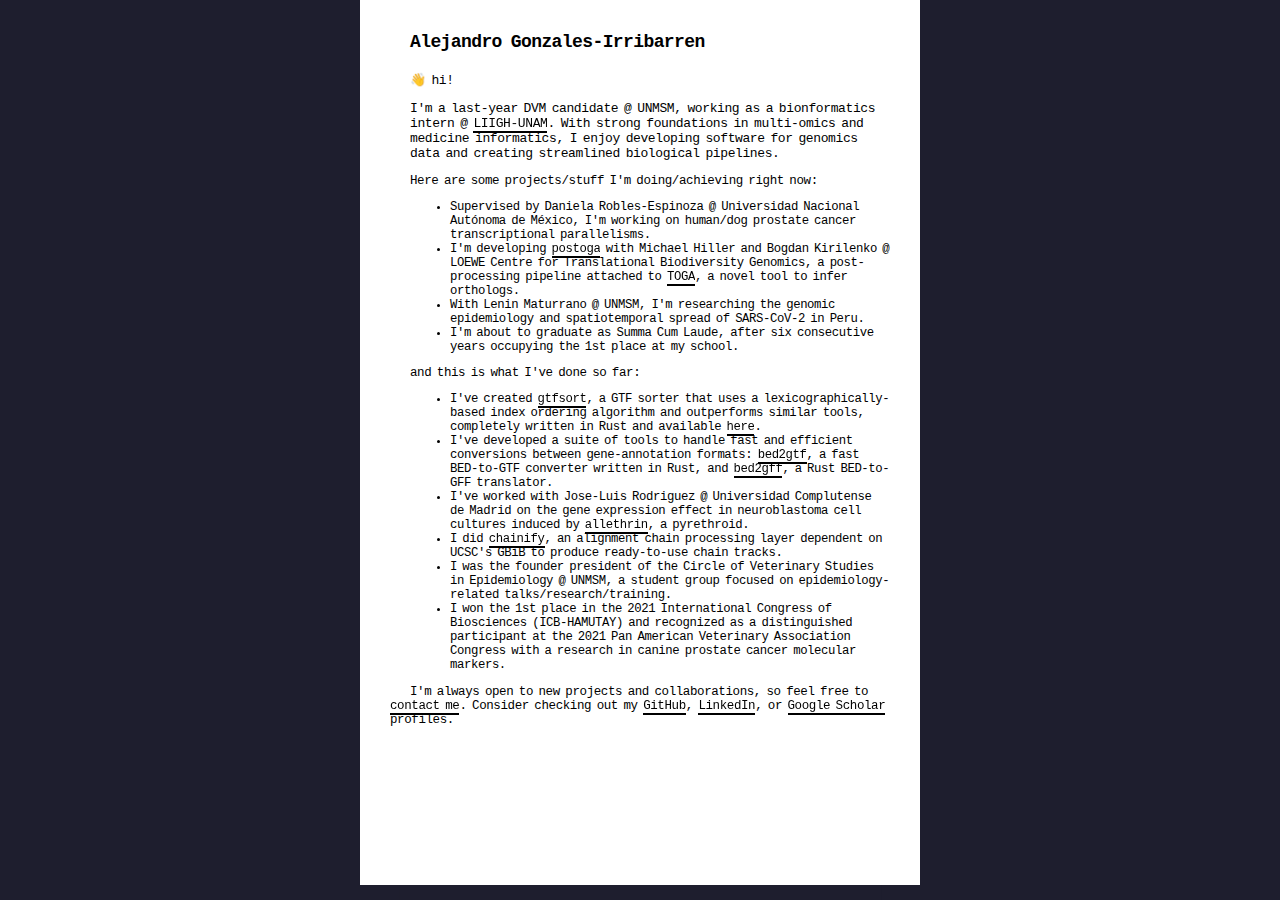
==== index.html @ e804883e "fix(): typos; references" ====
<html>
    <head>
        <!-- Google tag (gtag.js) -->
        <script async src="https://www.googletagmanager.com/gtag/js?id=G-PP6PQMS81G"></script>
        <script>
        window.dataLayer = window.dataLayer || [];
        function gtag(){dataLayer.push(arguments);}
        gtag('js', new Date());

        gtag('config', 'G-PP6PQMS81G');
        </script>

        <meta name = "viewport" content = "width = device-width, initial-scale = 1">
        <meta charset="utf-8" />
        <title>Alejandro Gonzales-Irribarren</title>
        <link rel="stylesheet" type = "text/css" href="code/style.css">
    </head>

    <body>
        <div class = "matrix">
            <canvas id="canvas"></canvas>
            <script src="code/script.js"></script>
        </div>

        <div class = "placeholder">
            <h1> </h1>
        </div>

        <div class = "container">
            <h1>Alejandro Gonzales-Irribarren</h1>

            <section id = "about"></section>
            <p>
                <br style="line-height: 0.5;">&#x1F44B; hi!
            </p>

            <p>
                I'm a last-year DVM candidate @ UNMSM, working as a bionformatics intern @ <a href="https://liigh.unam.mx/">LIIGH-UNAM</a>. With strong foundations in multi-omics and medicine informatics, I enjoy developing software for genomics data and creating streamlined biological pipelines.
            </p>

            <p1>
                Here are some projects/stuff I'm doing/achieving right now:
                <ul>
                    <li>Supervised by Daniela Robles-Espinoza @ Universidad Nacional Autónoma de México, I'm working on human/dog prostate cancer transcriptional parallelisms.</li>
                    <li>I'm developing <a href ="https://github.com/alejandrogzi/postoga">postoga</a> with Michael Hiller and Bogdan Kirilenko @ LOEWE Centre for Translational Biodiversity Genomics, a post-processing pipeline attached to <a href="https://github.com/hillerlab/TOGA">TOGA</a>, a novel tool to infer orthologs.</li>
                    <li>With Lenin Maturrano @ UNMSM, I'm researching the genomic epidemiology and spatiotemporal spread of SARS-CoV-2 in Peru. </li>
                    <li>I'm about to graduate as Summa Cum Laude, after six consecutive years occupying the 1st place at my school.</li>
                </ul>
            </p1>

            <p1>
                and this is what I've done so far:
                <ul>
                    <li>I've created <a href="https://github.com/alejandrogzi/gtfsort">gtfsort</a>, a GTF sorter that uses a lexicographically-based index ordering algorithm and outperforms similar tools, completely written in Rust and available <a  href="https://www.biorxiv.org/content/10.1101/2023.10.21.563454v1">here</a>. </li>
                    <li>I've developed a suite of tools to handle fast and efficient conversions between gene-annotation formats: <a href="https://github.com/alejandrogzi/bed2gtf">bed2gtf</a>, a fast BED-to-GTF converter written in Rust, and <a href="https://github.com/alejandrogzi/bed2gff">bed2gff</a>, a Rust BED-to-GFF translator. </li>
                    <li>I've worked with Jose-Luis Rodriguez @ Universidad Complutense de Madrid on the gene expression effect in neuroblastoma cell cultures induced by <a href="https://journals.sagepub.com/doi/abs/10.1177/07482337221089585">allethrin</a>, a pyrethroid.  </li>
                    <li>I did <a href="https://github.com/alejandrogzi/chainify">chainify</a>, an alignment chain processing layer dependent on UCSC's GBiB to produce ready-to-use chain tracks.</li>
                    <li>I was the founder president of the Circle of Veterinary Studies in Epidemiology @ UNMSM, a student group focused on epidemiology-related talks/research/training.</li>
                    <li>I won the 1st place in the 2021 International Congress of Biosciences (ICB-HAMUTAY) and recognized as a distinguished participant at the 2021 Pan American Veterinary Association Congress with a research in canine prostate cancer molecular markers.</li> 
                </ul>
            </p1>

            <section id = "contact"></section>
            <p1>
                I'm always open to new projects and collaborations, so feel free to <a href="mailto:jose.gonzalesdezavala1@unmsm.edu.pe">contact me</a>. Consider checking out my <a href="https://github.com/alejandrogzi">GitHub</a>, <a href="https://www.linkedin.com/in/alejandrogzi/">LinkedIn</a>, or <a href="https://scholar.google.com/citations?user=DvYdvlAAAAAJ&hl=en">Google Scholar</a> profiles.
            </p1>
        </div>

    </body>
</html>
---- code/style.css ----
.container {
    background-color: #ffffff;
    max-width: 500px;
    width: 70%;
    margin: auto;
    margin-top: 0;
    margin-bottom: 0;
    padding: 20px 30px 20px 30px;
    position: absolute;
    left: 50%;
    transform: translate(-50%);
    overflow-y: scroll;
    top: 0;
    bottom: 15px;
    scrollbar-width: thin;
}


.container h1 {
    margin-left: 20px;
    font-family: "Courier New", Courier, monospace;
    font-size: 18px;
    letter-spacing: -0.6px;
    word-spacing: -1.2px;
    color: #000000;
    font-weight: 600;
    text-decoration: rgb(68, 68, 68);
    font-style: normal;
    font-variant: normal;
    text-transform: none;
}

.container p {
    margin-left: 20px;
    font-family: "Courier New", Courier, monospace;
    font-size: 13px;
    letter-spacing: -0.4px;
    word-spacing: -1.6px;
    color: #000000;
    font-weight: 400;
    text-decoration: rgb(68, 68, 68);
    font-style: normal;
    font-variant: normal;
    text-transform: none;
}


.container p1 {
    margin-left: 20px;
    font-family: "Courier New", Courier, monospace;
    font-size: 12.5px;
    letter-spacing: -0.4px;
    word-spacing: -1.6px;
    color: #000000;
    font-weight: 400;
    text-decoration: rgb(68, 68, 68);
    font-style: normal;
    font-variant: normal;
    text-transform: none;
}

.container ul {
    margin-left: 20px;
    font-family: "Courier New", Courier, monospace;
    font-size: 12.3px;
    letter-spacing: -0.4px;
    word-spacing: -1.6px;
    color: #000000;
    font-weight: 400;
    text-decoration: rgb(68, 68, 68);
    font-style: normal;
    font-variant: normal;
    text-transform: none;
}

.placeholder {
    width: 34.5%;
    background-color: #1e1e2e;
    left: 50%;
    transform: translate(-50%);
    overflow: hidden;
    top: 0;
    bottom: 0;
    margin: 0;
    padding: 20px;
    position: fixed;
}

.matrix {
    position: fixed;
    left: 0px;
    right: 0px;
    top: 0px;
    bottom: 0px;
    overflow: hidenn;
    margin: 0;
    background-color: #1e1e2e;
    padding: 0;
}

.canvas {
    width: 100%; 
    height: 100%; 
    padding: 0; 
    margin: 0;
}

:root{
    --color-dark: black;
    --color-light: #ff5782;
}

a{
    font-size: 1em;
    border-style: solid;
    border-color: var(--color-dark);
    border-width: 0 0 2px 0;

    background-image: linear-gradient(45deg, var(--color-light) 4.99%, var(--color-dark) 5%);
    background-clip: text;
    -webkit-background-clip: text;
    -webkit-text-fill-color: transparent;
    -moz-background-clip: text;
    -moz-text-fill-color: transparent;
    background-size: 5%;
    background-repeat: repeat;
    transition: background-size 0.3s ease-in-out, border-color 0.3s ease-in-out;
}

a:link, a:visited{
    background-size: 5%;
    border-color: var(--color-dark);
}

a:hover, a:active{
    background-size: 4000%;
    border-color: var(--color-light);
}
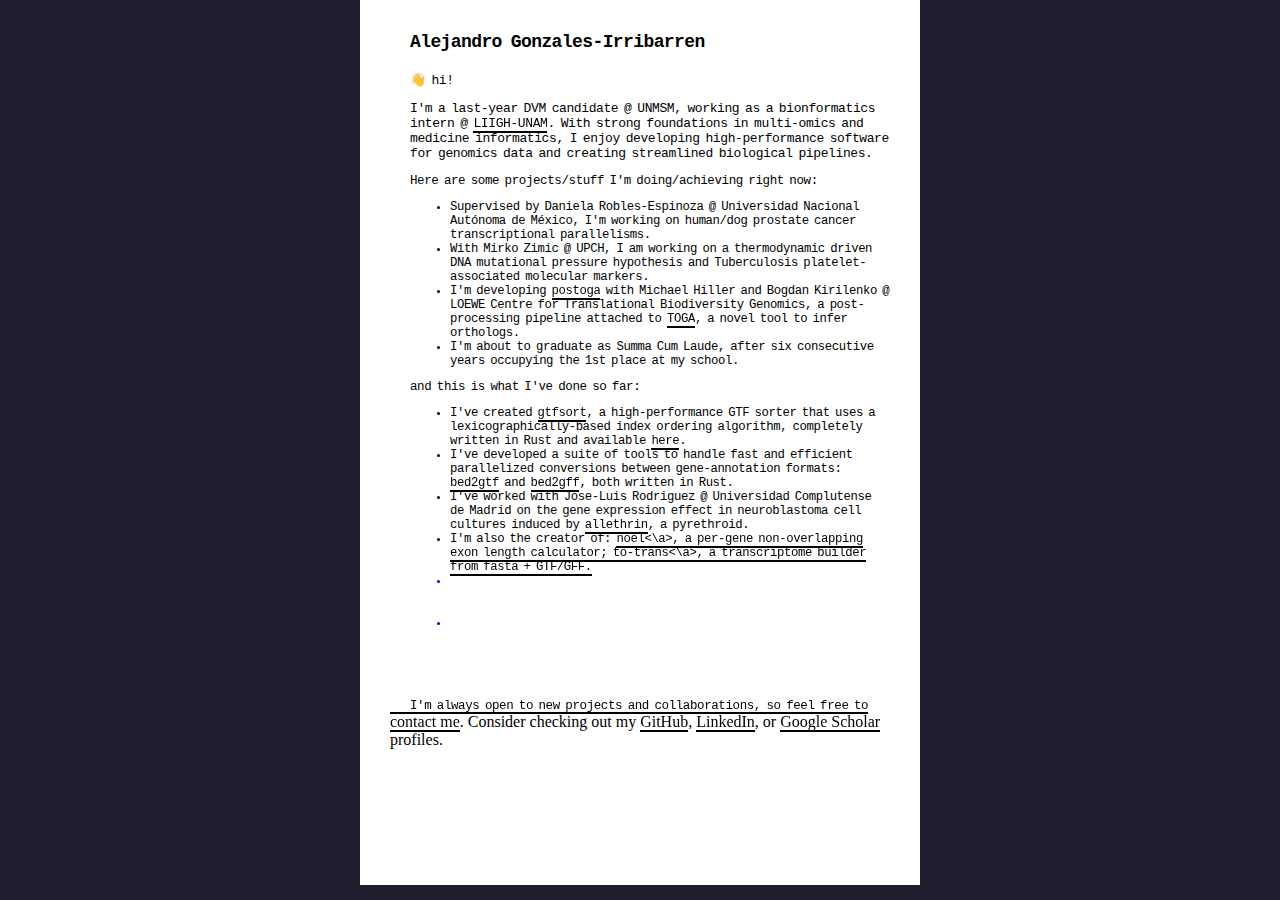
==== commit baeb1dab: "feat(): updated contents" ====
--- a/index.html
+++ b/index.html
@@ -35,15 +35,15 @@
             </p>
 
             <p>
-                I'm a last-year DVM candidate @ UNMSM, working as a bionformatics intern @ <a href="https://liigh.unam.mx/">LIIGH-UNAM</a>. With strong foundations in multi-omics and medicine informatics, I enjoy developing software for genomics data and creating streamlined biological pipelines.
+                I'm a last-year DVM candidate @ UNMSM, working as a bionformatics intern @ <a href="https://liigh.unam.mx/">LIIGH-UNAM</a>. With strong foundations in multi-omics and medicine informatics, I enjoy developing high-performance software for genomics data and creating streamlined biological pipelines.
             </p>
 
             <p1>
                 Here are some projects/stuff I'm doing/achieving right now:
                 <ul>
                     <li>Supervised by Daniela Robles-Espinoza @ Universidad Nacional Autónoma de México, I'm working on human/dog prostate cancer transcriptional parallelisms.</li>
+                    <li>With Mirko Zimic @ UPCH, I am working on a thermodynamic driven DNA mutational pressure hypothesis and Tuberculosis platelet-associated molecular markers. </li>
                     <li>I'm developing <a href ="https://github.com/alejandrogzi/postoga">postoga</a> with Michael Hiller and Bogdan Kirilenko @ LOEWE Centre for Translational Biodiversity Genomics, a post-processing pipeline attached to <a href="https://github.com/hillerlab/TOGA">TOGA</a>, a novel tool to infer orthologs.</li>
-                    <li>With Lenin Maturrano @ UNMSM, I'm researching the genomic epidemiology and spatiotemporal spread of SARS-CoV-2 in Peru. </li>
                     <li>I'm about to graduate as Summa Cum Laude, after six consecutive years occupying the 1st place at my school.</li>
                 </ul>
             </p1>
@@ -51,10 +51,10 @@
             <p1>
                 and this is what I've done so far:
                 <ul>
-                    <li>I've created <a href="https://github.com/alejandrogzi/gtfsort">gtfsort</a>, a GTF sorter that uses a lexicographically-based index ordering algorithm and outperforms similar tools, completely written in Rust and available <a  href="https://www.biorxiv.org/content/10.1101/2023.10.21.563454v1">here</a>. </li>
-                    <li>I've developed a suite of tools to handle fast and efficient conversions between gene-annotation formats: <a href="https://github.com/alejandrogzi/bed2gtf">bed2gtf</a>, a fast BED-to-GTF converter written in Rust, and <a href="https://github.com/alejandrogzi/bed2gff">bed2gff</a>, a Rust BED-to-GFF translator. </li>
+                    <li>I've created <a href="https://github.com/alejandrogzi/gtfsort">gtfsort</a>, a high-performance GTF sorter that uses a lexicographically-based index ordering algorithm, completely written in Rust and available <a  href="https://www.biorxiv.org/content/10.1101/2023.10.21.563454v1">here</a>. </li>
+                    <li>I've developed a suite of tools to handle fast and efficient parallelized conversions between gene-annotation formats: <a href="https://github.com/alejandrogzi/bed2gtf">bed2gtf</a> and <a href="https://github.com/alejandrogzi/bed2gff">bed2gff</a>, both written in Rust. </li>
                     <li>I've worked with Jose-Luis Rodriguez @ Universidad Complutense de Madrid on the gene expression effect in neuroblastoma cell cultures induced by <a href="https://journals.sagepub.com/doi/abs/10.1177/07482337221089585">allethrin</a>, a pyrethroid.  </li>
-                    <li>I did <a href="https://github.com/alejandrogzi/chainify">chainify</a>, an alignment chain processing layer dependent on UCSC's GBiB to produce ready-to-use chain tracks.</li>
+                    <li>I'm also the creator of: <a href="https://github.com/alejandrogzi/noel">noel<\a>, a per-gene non-overlapping exon length calculator; <a href="https://github.com/alejandrogzi/to-trans">to-trans<\a>, a transcriptome builder from fasta + GTF/GFF.</li>
                     <li>I was the founder president of the Circle of Veterinary Studies in Epidemiology @ UNMSM, a student group focused on epidemiology-related talks/research/training.</li>
                     <li>I won the 1st place in the 2021 International Congress of Biosciences (ICB-HAMUTAY) and recognized as a distinguished participant at the 2021 Pan American Veterinary Association Congress with a research in canine prostate cancer molecular markers.</li> 
                 </ul>
@@ -67,4 +67,4 @@
         </div>
 
     </body>
-</html>+</html>
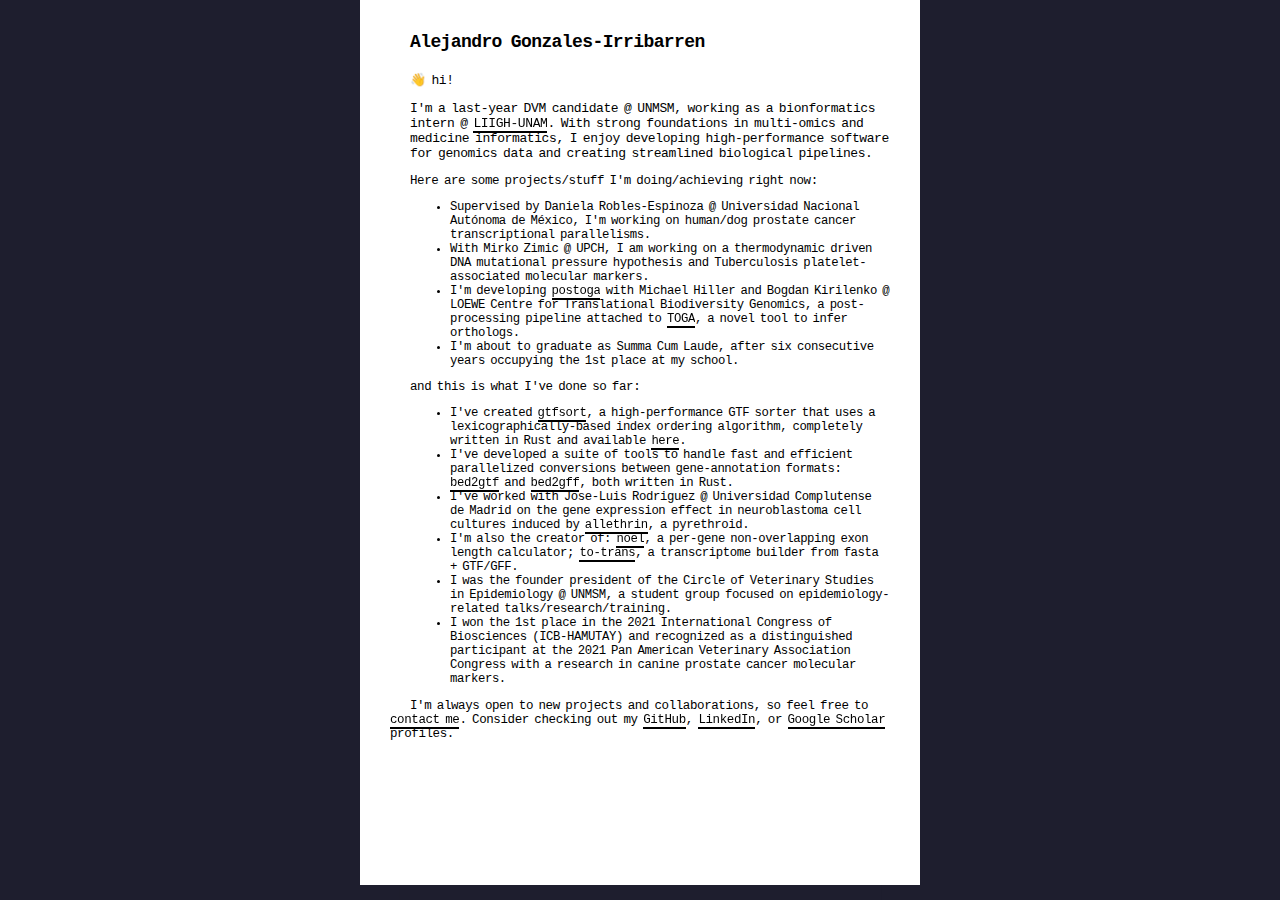
==== commit 67982842: "feat(): updated contents + typo" ====
--- a/index.html
+++ b/index.html
@@ -54,7 +54,7 @@
                     <li>I've created <a href="https://github.com/alejandrogzi/gtfsort">gtfsort</a>, a high-performance GTF sorter that uses a lexicographically-based index ordering algorithm, completely written in Rust and available <a  href="https://www.biorxiv.org/content/10.1101/2023.10.21.563454v1">here</a>. </li>
                     <li>I've developed a suite of tools to handle fast and efficient parallelized conversions between gene-annotation formats: <a href="https://github.com/alejandrogzi/bed2gtf">bed2gtf</a> and <a href="https://github.com/alejandrogzi/bed2gff">bed2gff</a>, both written in Rust. </li>
                     <li>I've worked with Jose-Luis Rodriguez @ Universidad Complutense de Madrid on the gene expression effect in neuroblastoma cell cultures induced by <a href="https://journals.sagepub.com/doi/abs/10.1177/07482337221089585">allethrin</a>, a pyrethroid.  </li>
-                    <li>I'm also the creator of: <a href="https://github.com/alejandrogzi/noel">noel<\a>, a per-gene non-overlapping exon length calculator; <a href="https://github.com/alejandrogzi/to-trans">to-trans<\a>, a transcriptome builder from fasta + GTF/GFF.</li>
+                    <li>I'm also the creator of: <a href="https://github.com/alejandrogzi/noel">noel</a>, a per-gene non-overlapping exon length calculator; <a href="https://github.com/alejandrogzi/to-trans">to-trans</a>, a transcriptome builder from fasta + GTF/GFF.</li>
                     <li>I was the founder president of the Circle of Veterinary Studies in Epidemiology @ UNMSM, a student group focused on epidemiology-related talks/research/training.</li>
                     <li>I won the 1st place in the 2021 International Congress of Biosciences (ICB-HAMUTAY) and recognized as a distinguished participant at the 2021 Pan American Veterinary Association Congress with a research in canine prostate cancer molecular markers.</li> 
                 </ul>
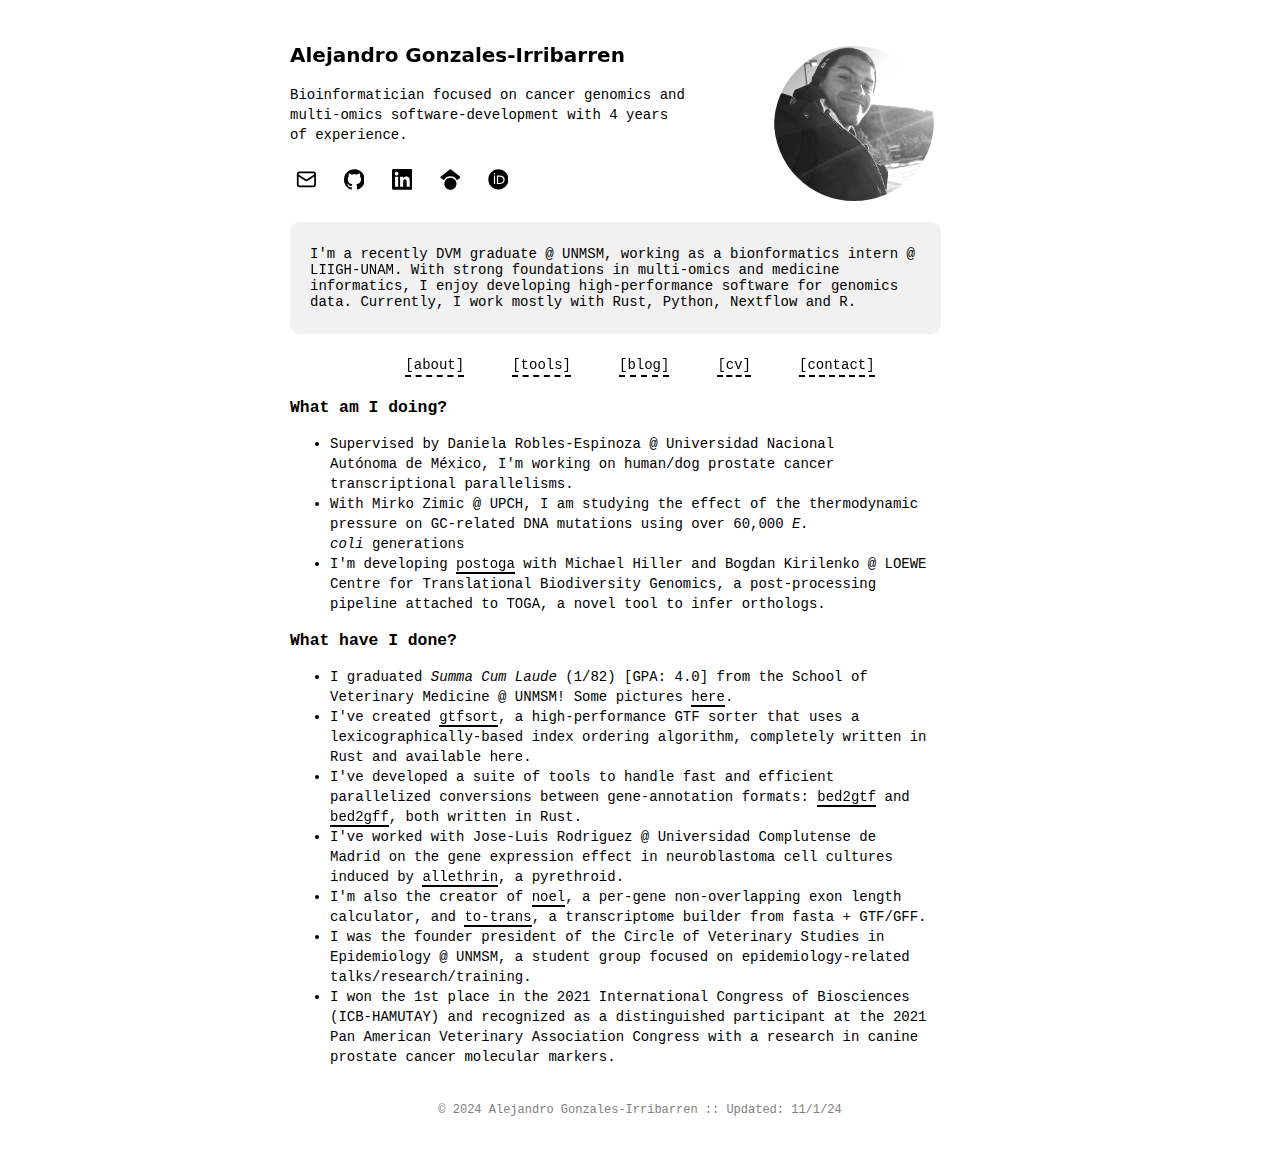
==== commit c55d9ea1: "feat: v.2024.1" ====
--- a/index.html
+++ b/index.html
@@ -17,54 +17,57 @@
     </head>
 
     <body>
-        <div class = "matrix">
-            <canvas id="canvas"></canvas>
-            <script src="code/script.js"></script>
+        <div class = "header">
+            <div class="header-text">
+                <h1><a href="https://alejandrogzi.github.io/">Alejandro Gonzales-Irribarren</a></h1>
+                <p>Bioinformatician focused on cancer genomics and multi-omics software-development with 4 years of experience.</p>
+                <div class="flex icon-space gap-x-1 pt-1 font-mono text-sm text-muted-foreground print:hidden">
+                    <a href="mailto:jose.gonzalesdezavala1@unmsm.edu.pe" class="icon"><svg xmlns="http://www.w3.org/2000/svg" width="20" height="20" viewBox="0 0 24 24" fill="none" stroke="currentColor" stroke-width="2" stroke-linecap="round" stroke-linejoin="round" class="lucide lucide-mail icon-size"><rect width="20" height="16" x="2" y="4" rx="2"></rect><path d="m22 7-8.97 5.7a1.94 1.94 0 0 1-2.06 0L2 7"></path></svg></a>
+                    <a href="https://github.com/alejandrogzi" class="icon"><svg viewBox="0 0 24 24" xmlns="http://www.w3.org/2000/svg" class="icon-size"><path fill="currentColor" d="M12 .297c-6.63 0-12 5.373-12 12 0 5.303 3.438 9.8 8.205 11.385.6.113.82-.258.82-.577 0-.285-.01-1.04-.015-2.04-3.338.724-4.042-1.61-4.042-1.61C4.422 18.07 3.633 17.7 3.633 17.7c-1.087-.744.084-.729.084-.729 1.205.084 1.838 1.236 1.838 1.236 1.07 1.835 2.809 1.305 3.495.998.108-.776.417-1.305.76-1.605-2.665-.3-5.466-1.332-5.466-5.93 0-1.31.465-2.38 1.235-3.22-.135-.303-.54-1.523.105-3.176 0 0 1.005-.322 3.3 1.23.96-.267 1.98-.399 3-.405 1.02.006 2.04.138 3 .405 2.28-1.552 3.285-1.23 3.285-1.23.645 1.653.24 2.873.12 3.176.765.84 1.23 1.91 1.23 3.22 0 4.61-2.805 5.625-5.475 5.92.42.36.81 1.096.81 2.22 0 1.606-.015 2.896-.015 3.286 0 .315.21.69.825.57C20.565 22.092 24 17.592 24 12.297c0-6.627-5.373-12-12-12"></path></svg></a>
+                    <a href="https://www.linkedin.com/in/alejandrogzi/" class="icon"><svg viewBox="0 0 24 24" xmlns="http://www.w3.org/2000/svg" class="icon-size"><title>LinkedIn</title><path fill="currentColor" d="M20.447 20.452h-3.554v-5.569c0-1.328-.027-3.037-1.852-3.037-1.853 0-2.136 1.445-2.136 2.939v5.667H9.351V9h3.414v1.561h.046c.477-.9 1.637-1.85 3.37-1.85 3.601 0 4.267 2.37 4.267 5.455v6.286zM5.337 7.433c-1.144 0-2.063-.926-2.063-2.065 0-1.138.92-2.063 2.063-2.063 1.14 0 2.064.925 2.064 2.063 0 1.139-.925 2.065-2.064 2.065zm1.782 13.019H3.555V9h3.564v11.452zM22.225 0H1.771C.792 0 0 .774 0 1.729v20.542C0 23.227.792 24 1.771 24h20.451C23.2 24 24 23.227 24 22.271V1.729C24 .774 23.2 0 22.222 0h.003z"></path></svg></a>
+                    <a href="https://scholar.google.com/citations?user=DvYdvlAAAAAJ&hl=es&oi=ao" class="icon"><svg xmlns="http://www.w3.org/2000/svg" height="24" width="24" viewBox="0 0 512 512" class="icon-size"><path fill="currentColor" d="M390.9 298.5c0 0 0 .1 .1 .1c9.2 19.4 14.4 41.1 14.4 64C405.3 445.1 338.5 512 256 512s-149.3-66.9-149.3-149.3c0-22.9 5.2-44.6 14.4-64h0c1.7-3.6 3.6-7.2 5.6-10.7c4.4-7.6 9.4-14.7 15-21.3c27.4-32.6 68.5-53.3 114.4-53.3c33.6 0 64.6 11.1 89.6 29.9c9.1 6.9 17.4 14.7 24.8 23.5c5.6 6.6 10.6 13.8 15 21.3c2 3.4 3.8 7 5.5 10.5zm26.4-18.8c-30.1-58.4-91-98.4-161.3-98.4s-131.2 40-161.3 98.4L0 202.7 256 0 512 202.7l-94.7 77.1z"/></svg></a>
+                    <a href="https://orcid.org/0000-0001-7010-8146" class="icon"><svg xmlns="http://www.w3.org/2000/svg" height="16" width="16" viewBox="0 0 512 512" class="icon-size"><path fill="currentColor" d="M294.8 188.2h-45.9V342h47.5c67.6 0 83.1-51.3 83.1-76.9 0-41.6-26.5-76.9-84.7-76.9zM256 8C119 8 8 119 8 256s111 248 248 248 248-111 248-248S393 8 256 8zm-80.8 360.8h-29.8v-207.5h29.8zm-14.9-231.1a19.6 19.6 0 1 1 19.6-19.6 19.6 19.6 0 0 1 -19.6 19.6zM300 369h-81V161.3h80.6c76.7 0 110.4 54.8 110.4 103.9C410 318.4 368.4 369 300 369z"/></svg></a>
+                </div>          
+            </div>
+            <span class="photo">
+                <img class="photo" alt="Alejandro Gonzales-Irribarren" src="./docs/IMG_5238.jpg">
+            </span>
         </div>
 
-        <div class = "placeholder">
-            <h1> </h1>
+        <div class = "box">
+            <p>I'm a recently DVM graduate @ UNMSM, working as a bionformatics intern @ <a href="https://liigh.unam.mx/">LIIGH-UNAM</a>. With strong foundations in multi-omics and medicine informatics, I enjoy developing high-performance software for genomics data. Currently, I work mostly with Rust, Python, Nextflow and R. </p>
         </div>
 
-        <div class = "container">
-            <h1>Alejandro Gonzales-Irribarren</h1>
+    <div class="mini-menu">
+        <a style = "border-style: dashed;" href="https://alejandrogzi.github.io/pages/about.html">[about]</a>
+        <a style = "border-style: dashed;" href = "https://alejandrogzi.github.io/pages/tools.html">[tools]</a>
+        <a style = "border-style: dashed;" href = "https://alejandrogzi.github.io/pages/blog.html">[blog]</a>
+        <a style = "border-style: dashed;" href = "/docs/cv.pdf">[cv]</a>
+        <a style = "border-style: dashed;" href="mailto:jose.gonzalesdezavala1@unmsm.edu.pe">[contact]</a>
+    </div>
 
-            <section id = "about"></section>
-            <p>
-                <br style="line-height: 0.5;">&#x1F44B; hi!
-            </p>
+    <div class="normal-text">
+        <h3>What am I doing?</h3>
+        <ul>
+            <li>Supervised by Daniela Robles-Espinoza @ Universidad Nacional Autónoma de México, I'm working on human/dog prostate cancer transcriptional parallelisms.</li>
+            <li>With Mirko Zimic @ UPCH, I am studying the effect of the thermodynamic pressure on GC-related DNA mutations using over 60,000 <i>E. coli</i> generations </li>
+            <li>I'm developing <a style = "border-style: solid;" href ="https://github.com/alejandrogzi/postoga">postoga</a> with Michael Hiller and Bogdan Kirilenko @ LOEWE Centre for Translational Biodiversity Genomics, a post-processing pipeline attached to <a href="https://github.com/hillerlab/TOGA">TOGA</a>, a novel tool to infer orthologs.</li>
+        </ul>
 
-            <p>
-                I'm a last-year DVM candidate @ UNMSM, working as a bionformatics intern @ <a href="https://liigh.unam.mx/">LIIGH-UNAM</a>. With strong foundations in multi-omics and medicine informatics, I enjoy developing high-performance software for genomics data and creating streamlined biological pipelines.
-            </p>
+        <h3>What have I done?</h3>
+        <ul>
+            <li>I graduated <i>Summa Cum Laude</i> (1/82) [GPA: 4.0] from the School of Veterinary Medicine @ UNMSM! Some pictures <a style = "border-style: solid;" href ="https://www.linkedin.com/feed/update/urn:li:activity:7143823419720028160/">here</a>. </li>
+            <li>I've created <a style = "border-style: solid;" href="https://github.com/alejandrogzi/gtfsort">gtfsort</a>, a high-performance GTF sorter that uses a lexicographically-based index ordering algorithm, completely written in Rust and available <a  href="https://www.biorxiv.org/content/10.1101/2023.10.21.563454v1">here</a>. </li>
+            <li>I've developed a suite of tools to handle fast and efficient parallelized conversions between gene-annotation formats: <a style = "border-style: solid;" href="https://github.com/alejandrogzi/bed2gtf">bed2gtf</a> and <a style = "border-style: solid;" href="https://github.com/alejandrogzi/bed2gff">bed2gff</a>, both written in Rust. </li>
+            <li>I've worked with Jose-Luis Rodriguez @ Universidad Complutense de Madrid on the gene expression effect in neuroblastoma cell cultures induced by <a style = "border-style: solid;" href="https://journals.sagepub.com/doi/abs/10.1177/07482337221089585">allethrin</a>, a pyrethroid.  </li>
+            <li>I'm also the creator of <a style = "border-style: solid;" href="https://github.com/alejandrogzi/noel">noel</a>, a per-gene non-overlapping exon length calculator, and <a style = "border-style: solid;" href="https://github.com/alejandrogzi/to-trans">to-trans</a>, a transcriptome builder from fasta + GTF/GFF.</li>
+            <li>I was the founder president of the Circle of Veterinary Studies in Epidemiology @ UNMSM, a student group focused on epidemiology-related talks/research/training.</li>
+            <li>I won the 1st place in the 2021 International Congress of Biosciences (ICB-HAMUTAY) and recognized as a distinguished participant at the 2021 Pan American Veterinary Association Congress with a research in canine prostate cancer molecular markers.</li> 
+        </ul>
+    </div>
 
-            <p1>
-                Here are some projects/stuff I'm doing/achieving right now:
-                <ul>
-                    <li>Supervised by Daniela Robles-Espinoza @ Universidad Nacional Autónoma de México, I'm working on human/dog prostate cancer transcriptional parallelisms.</li>
-                    <li>With Mirko Zimic @ UPCH, I am working on a thermodynamic driven DNA mutational pressure hypothesis and Tuberculosis platelet-associated molecular markers. </li>
-                    <li>I'm developing <a href ="https://github.com/alejandrogzi/postoga">postoga</a> with Michael Hiller and Bogdan Kirilenko @ LOEWE Centre for Translational Biodiversity Genomics, a post-processing pipeline attached to <a href="https://github.com/hillerlab/TOGA">TOGA</a>, a novel tool to infer orthologs.</li>
-                    <li>I'm about to graduate as Summa Cum Laude, after six consecutive years occupying the 1st place at my school.</li>
-                </ul>
-            </p1>
-
-            <p1>
-                and this is what I've done so far:
-                <ul>
-                    <li>I've created <a href="https://github.com/alejandrogzi/gtfsort">gtfsort</a>, a high-performance GTF sorter that uses a lexicographically-based index ordering algorithm, completely written in Rust and available <a  href="https://www.biorxiv.org/content/10.1101/2023.10.21.563454v1">here</a>. </li>
-                    <li>I've developed a suite of tools to handle fast and efficient parallelized conversions between gene-annotation formats: <a href="https://github.com/alejandrogzi/bed2gtf">bed2gtf</a> and <a href="https://github.com/alejandrogzi/bed2gff">bed2gff</a>, both written in Rust. </li>
-                    <li>I've worked with Jose-Luis Rodriguez @ Universidad Complutense de Madrid on the gene expression effect in neuroblastoma cell cultures induced by <a href="https://journals.sagepub.com/doi/abs/10.1177/07482337221089585">allethrin</a>, a pyrethroid.  </li>
-                    <li>I'm also the creator of: <a href="https://github.com/alejandrogzi/noel">noel</a>, a per-gene non-overlapping exon length calculator; <a href="https://github.com/alejandrogzi/to-trans">to-trans</a>, a transcriptome builder from fasta + GTF/GFF.</li>
-                    <li>I was the founder president of the Circle of Veterinary Studies in Epidemiology @ UNMSM, a student group focused on epidemiology-related talks/research/training.</li>
-                    <li>I won the 1st place in the 2021 International Congress of Biosciences (ICB-HAMUTAY) and recognized as a distinguished participant at the 2021 Pan American Veterinary Association Congress with a research in canine prostate cancer molecular markers.</li> 
-                </ul>
-            </p1>
-
-            <section id = "contact"></section>
-            <p1>
-                I'm always open to new projects and collaborations, so feel free to <a href="mailto:jose.gonzalesdezavala1@unmsm.edu.pe">contact me</a>. Consider checking out my <a href="https://github.com/alejandrogzi">GitHub</a>, <a href="https://www.linkedin.com/in/alejandrogzi/">LinkedIn</a>, or <a href="https://scholar.google.com/citations?user=DvYdvlAAAAAJ&hl=en">Google Scholar</a> profiles.
-            </p1>
-        </div>
-
+    <div class="footer">
+        <p>© 2024 Alejandro Gonzales-Irribarren :: Updated: 11/1/24</p>
+    </div>
     </body>
 </html>
--- a/code/style.css
+++ b/code/style.css
@@ -1,118 +1,147 @@
-.container {
+body{
     background-color: #ffffff;
-    max-width: 500px;
-    width: 70%;
+    padding: 20px 30px 20px 30px;
+    max-width: 700px;
     margin: auto;
-    margin-top: 0;
-    margin-bottom: 0;
-    padding: 20px 30px 20px 30px;
-    position: absolute;
-    left: 50%;
-    transform: translate(-50%);
-    overflow-y: scroll;
-    top: 0;
-    bottom: 15px;
-    scrollbar-width: thin;
+}
+
+.photo {
+    border-radius: 50%;
+    display: flex;
+    position: relative;
+    overflow: hidden;
+    width: 10rem;
+    height: 10rem;
+    flex-shrink: 0;
+    margin-top: 3%;
+    margin-right: 8%;
+}
+
+.header {
+    display: flex;
+    align-items: center;
+    justify-content: space-between;
+}
+
+.header-text {
+    flex: 1 1 0%;
+}
+
+.header h1 {
+    font-size: 1.25rem;
+    line-height: 2rem;
+    font-weight: 700;
+    font-family:system-ui, -apple-system, BlinkMacSystemFont, 'Segoe UI', Roboto, Oxygen, Ubuntu, Cantarell, 'Open Sans', 'Helvetica Neue', sans-serif
+}
+
+.header p {
+    text-wrap: pretty;
+    font-family: ui-monospace,SFMono-Regular,Menlo,Monaco,Consolas,Liberation Mono,Courier New,monospace;
+    color: hsl(var(--muted-foreground));
+    font-size: .875rem;
+    line-height: 1.25rem;
+    max-width: 25rem;
+}
+
+.box {
+    background-color: rgb(228, 228, 228, 0.5);
+    padding : 10px;
+    border-radius: 10px;
+    margin-top: 3%;
+    margin-bottom: 3%;
+    margin-right: 7%;
+    padding-left: 20px;
+    padding-right: 20px;
+    text-wrap: pretty;
+    font-family: ui-monospace,SFMono-Regular,Menlo,Monaco,Consolas,Liberation Mono,Courier New,monospace;
+    color: hsl(var(--muted-foreground));
+    font-size: .875rem;
+    line-height: 1rem;
+    justify-content: space-between;
+
 }
 
 
-.container h1 {
-    margin-left: 20px;
-    font-family: "Courier New", Courier, monospace;
-    font-size: 18px;
-    letter-spacing: -0.6px;
-    word-spacing: -1.2px;
-    color: #000000;
-    font-weight: 600;
-    text-decoration: rgb(68, 68, 68);
-    font-style: normal;
-    font-variant: normal;
-    text-transform: none;
-}
-
-.container p {
-    margin-left: 20px;
-    font-family: "Courier New", Courier, monospace;
-    font-size: 13px;
-    letter-spacing: -0.4px;
-    word-spacing: -1.6px;
-    color: #000000;
-    font-weight: 400;
-    text-decoration: rgb(68, 68, 68);
-    font-style: normal;
-    font-variant: normal;
-    text-transform: none;
+.icon {
+    transition-property: color,background-color,border-color,text-decoration-color,fill,stroke;
+    transition-timing-function: cubic-bezier(.4,0,.2,1);
+    transition-duration: .15s;
+    --tw-ring-offset-color: hsl(var(--background));
+    font-weight: 500;
+    font-size: .875rem;
+    line-height: 1.25rem;
+    background-color: hsl(var(--background));
+    border-color: hsl(var(--input));
+    border-width: 1px;
+    border-radius: calc(var(--radius) - 2px);
+    white-space: nowrap;
+    justify-content: center;
+    align-items: center;
+    width: 2rem;
+    height: 2rem;
+    display: inline-flex;
+    color: inherit;
+    text-decoration: inherit;
 }
 
 
-.container p1 {
-    margin-left: 20px;
-    font-family: "Courier New", Courier, monospace;
-    font-size: 12.5px;
-    letter-spacing: -0.4px;
-    word-spacing: -1.6px;
-    color: #000000;
-    font-weight: 400;
-    text-decoration: rgb(68, 68, 68);
-    font-style: normal;
-    font-variant: normal;
-    text-transform: none;
+.icon-size {
+    width: 1.3rem;
+    height: 1.3rem;
 }
 
-.container ul {
-    margin-left: 20px;
-    font-family: "Courier New", Courier, monospace;
-    font-size: 12.3px;
-    letter-spacing: -0.4px;
-    word-spacing: -1.6px;
-    color: #000000;
-    font-weight: 400;
-    text-decoration: rgb(68, 68, 68);
-    font-style: normal;
-    font-variant: normal;
-    text-transform: none;
+.icon-space {
+    --tw-space-y-reverse: 0;
+    margin-top: calc(0.1rem * calc(1 - var(--tw-space-y-reverse)));
+    margin-bottom: calc(0.375rem * var(--tw-space-y-reverse));
+    margin-left: calc(0.5rem * var(--tw-space-y-reverse));
 }
 
-.placeholder {
-    width: 34.5%;
-    background-color: #1e1e2e;
-    left: 50%;
-    transform: translate(-50%);
-    overflow: hidden;
-    top: 0;
-    bottom: 0;
-    margin: 0;
-    padding: 20px;
-    position: fixed;
+.text-muted-foreground {
+    color: hsl(var(--muted-foreground));
+}
+.text-sm {
+    font-size: .875rem;
+    line-height: 1.25rem;
+}
+.font-mono {
+    font-family: ui-monospace,SFMono-Regular,Menlo,Monaco,Consolas,Liberation Mono,Courier New,monospace;
+}
+.pt-1 {
+    padding-top: 0.25rem;
+}
+.gap-x-1 {
+    -moz-column-gap: .25rem;
+    column-gap: 1rem;
+}
+.flex {
+    display: flex;
 }
 
-.matrix {
-    position: fixed;
-    left: 0px;
-    right: 0px;
-    top: 0px;
-    bottom: 0px;
-    overflow: hidenn;
-    margin: 0;
-    background-color: #1e1e2e;
-    padding: 0;
+.mini-menu {
+    align-items: center;
+    justify-content: center;
+    display: flex;
+    font-size: .875rem;
+    line-height: 1.25rem;
+    font-family: ui-monospace,SFMono-Regular,Menlo,Monaco,Consolas,Liberation Mono,Courier New,monospace;
+    column-gap: 3rem;
+    margin-top: 1%;
+    margin-bottom: 3%;
 }
 
-.canvas {
-    width: 100%; 
-    height: 100%; 
-    padding: 0; 
-    margin: 0;
-}
-
-:root{
-    --color-dark: black;
-    --color-light: #ff5782;
+.normal-text {
+    text-wrap: pretty;
+    font-family: ui-monospace,SFMono-Regular,Menlo,Monaco,Consolas,Liberation Mono,Courier New,monospace;
+    color: hsl(var(--muted-foreground));
+    font-size: .875rem;
+    line-height: 1.25rem;
+    max-width: 40rem;
 }
 
 a{
     font-size: 1em;
-    border-style: solid;
+    /* border-style: solid; */
     border-color: var(--color-dark);
     border-width: 0 0 2px 0;
 
@@ -135,4 +164,22 @@
 a:hover, a:active{
     background-size: 4000%;
     border-color: var(--color-light);
+}
+
+:root{
+    --color-dark: black;
+    --color-light: #ff5782;
+}
+
+.footer {
+    font-family: ui-monospace,SFMono-Regular,Menlo,Monaco,Consolas,Liberation Mono,Courier New,monospace;
+    display: flex;
+    align-items: center;
+    justify-content: space-between;
+    margin-top: 3%;
+    font-size: .750rem;
+    line-height: 1.25rem;
+    color: gray;
+    align-items: center;
+    justify-content: center;
 }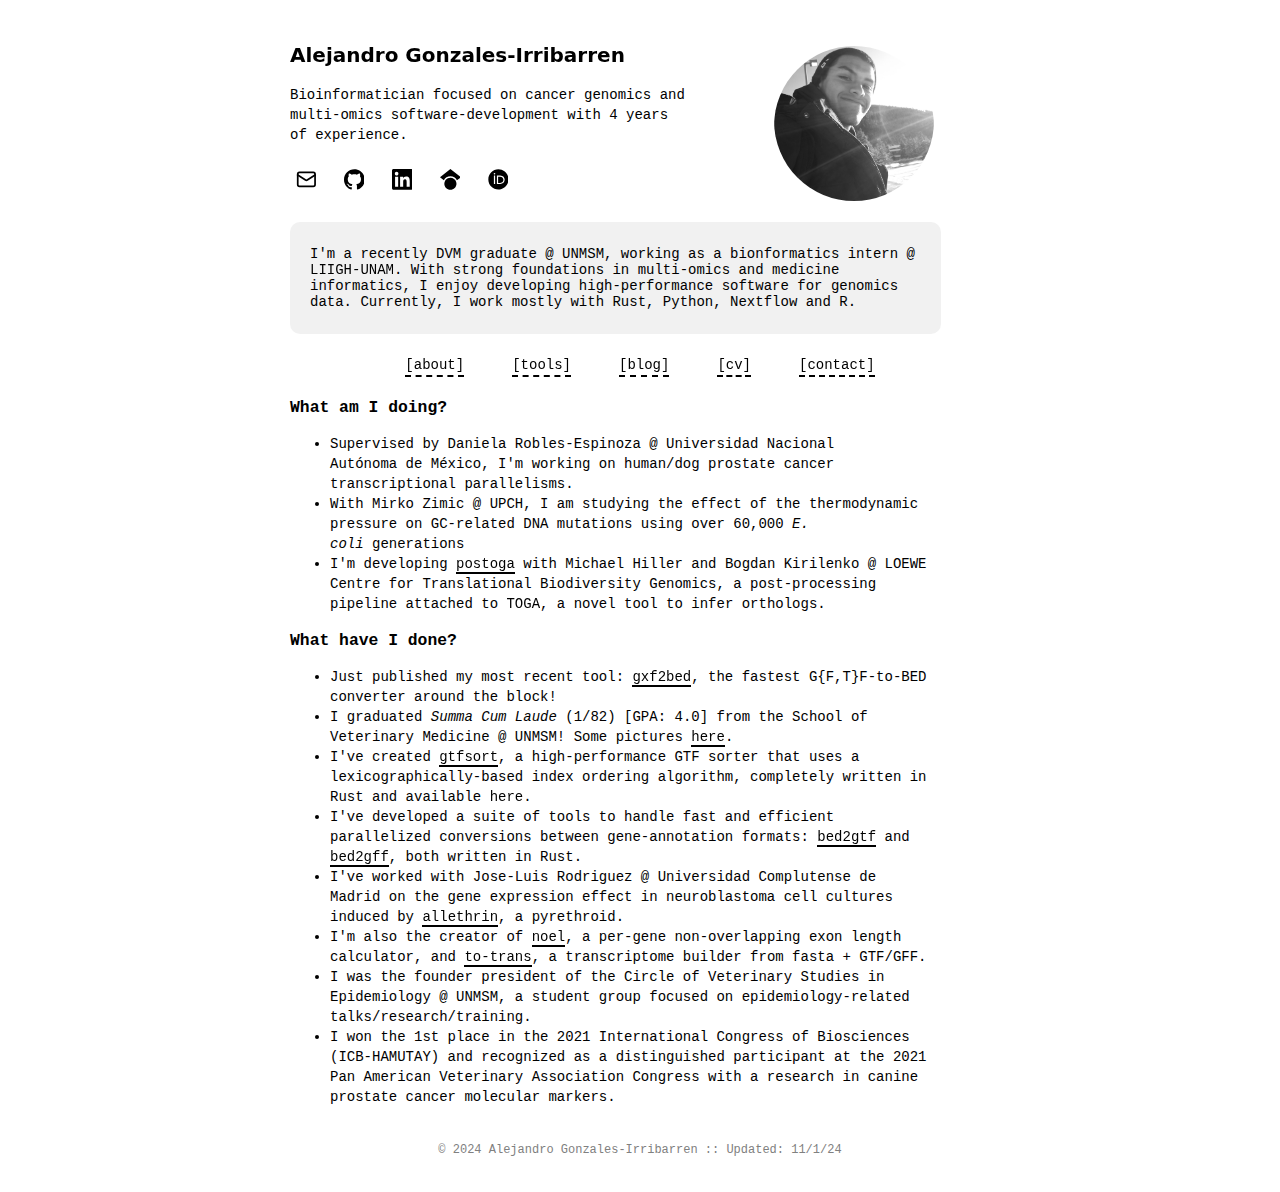
==== commit 274b26a8: "feat: gxf2bed" ====
--- a/index.html
+++ b/index.html
@@ -56,6 +56,7 @@
 
         <h3>What have I done?</h3>
         <ul>
+            <li>Just published my most recent tool: <a style = "border-style: solid;" href="https://github.com/alejandrogzi/gxf2bed">gxf2bed</a>, the fastest G{F,T}F-to-BED converter around the block!</li>
             <li>I graduated <i>Summa Cum Laude</i> (1/82) [GPA: 4.0] from the School of Veterinary Medicine @ UNMSM! Some pictures <a style = "border-style: solid;" href ="https://www.linkedin.com/feed/update/urn:li:activity:7143823419720028160/">here</a>. </li>
             <li>I've created <a style = "border-style: solid;" href="https://github.com/alejandrogzi/gtfsort">gtfsort</a>, a high-performance GTF sorter that uses a lexicographically-based index ordering algorithm, completely written in Rust and available <a  href="https://www.biorxiv.org/content/10.1101/2023.10.21.563454v1">here</a>. </li>
             <li>I've developed a suite of tools to handle fast and efficient parallelized conversions between gene-annotation formats: <a style = "border-style: solid;" href="https://github.com/alejandrogzi/bed2gtf">bed2gtf</a> and <a style = "border-style: solid;" href="https://github.com/alejandrogzi/bed2gff">bed2gff</a>, both written in Rust. </li>
--- a/code/style.css
+++ b/code/style.css
@@ -59,6 +59,25 @@
     line-height: 1rem;
     justify-content: space-between;
 
+}
+
+
+.neg-box {
+    background-color: rgba(255, 255, 255, 0.5);
+    padding : 10px;
+    border-radius: 10px;
+    margin-top: 3%;
+    margin-bottom: 3%;
+    margin-right: 7%;
+    padding-left: 20px;
+    padding-right: 20px;
+    text-align: right;
+    text-wrap: pretty;
+    font-family: ui-monospace,SFMono-Regular,Menlo,Monaco,Consolas,Liberation Mono,Courier New,monospace;
+    color: hsl(var(--muted-foreground));
+    font-size: .875rem;
+    line-height: 1rem;
+    justify-content: space-between;
 }
 
 
@@ -118,6 +137,16 @@
     display: flex;
 }
 
+.bold {
+    font-weight: 700;
+}
+
+.justify {
+    display: inline-block;
+    text-align: justify;
+    text-justify: inter-word;
+}
+
 .mini-menu {
     align-items: center;
     justify-content: center;
@@ -137,6 +166,16 @@
     font-size: .875rem;
     line-height: 1.25rem;
     max-width: 40rem;
+}
+
+.normal-text-mini-header {
+    text-wrap: pretty;
+    font-family: ui-monospace,SFMono-Regular,Menlo,Monaco,Consolas,Liberation Mono,Courier New,monospace;
+    color: hsl(var(--muted-foreground));
+    font-size: 1.05rem;
+    line-height: 1.25rem;
+    max-width: 40rem;
+    text-align: center;
 }
 
 a{
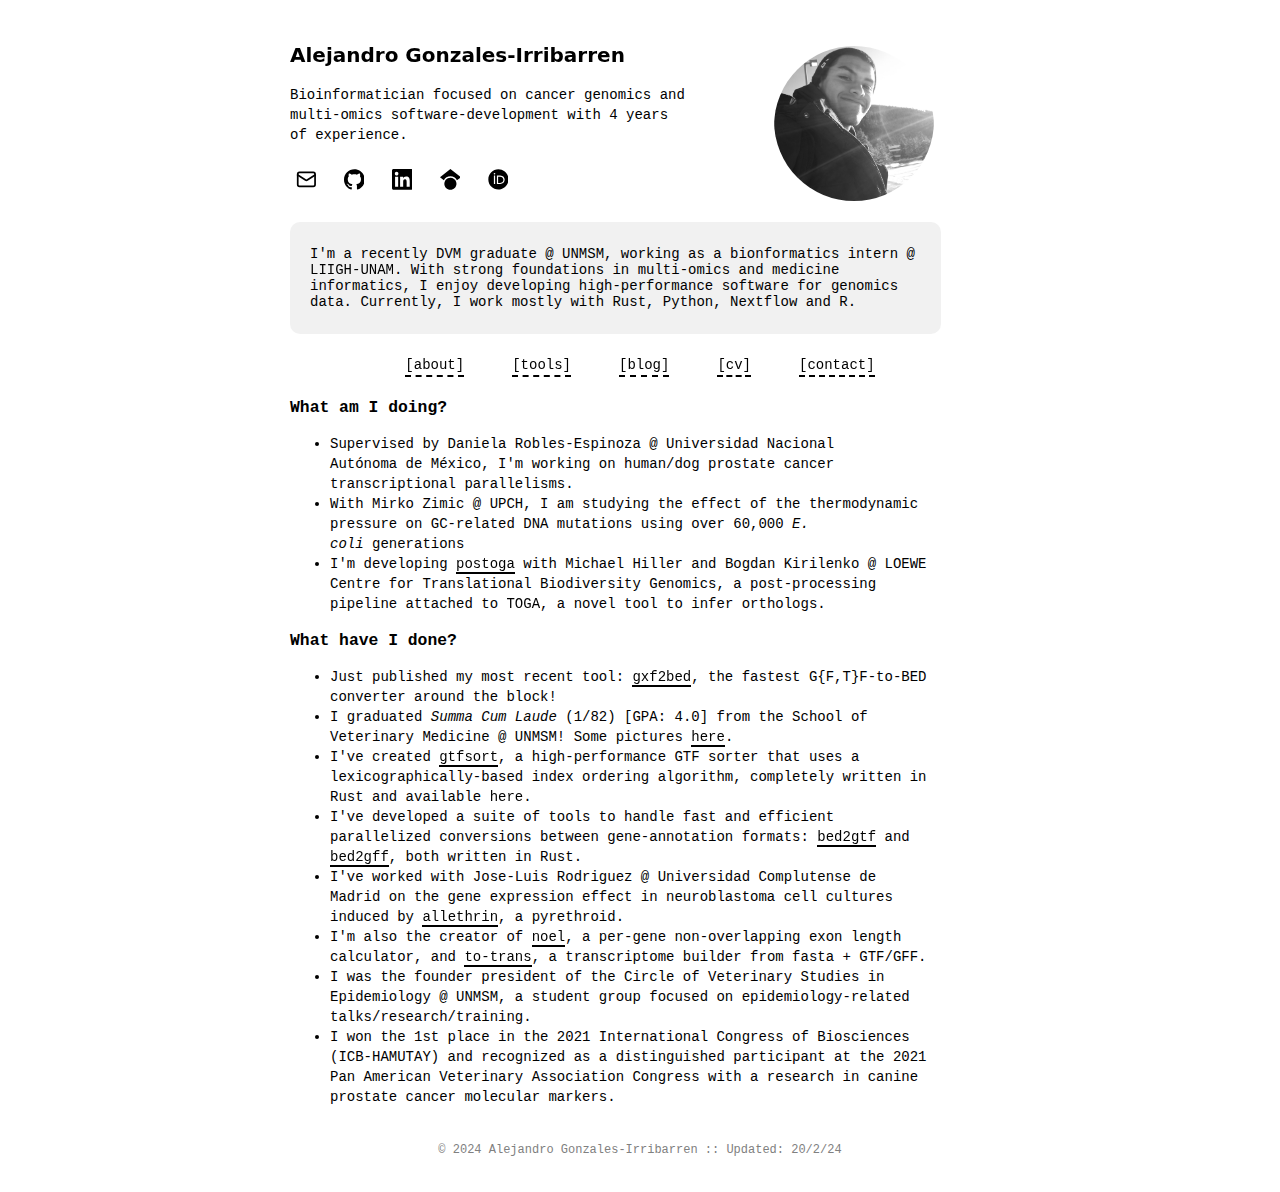
==== commit 9f9c4618: "feat: new email contact" ====
--- a/index.html
+++ b/index.html
@@ -22,7 +22,7 @@
                 <h1><a href="https://alejandrogzi.github.io/">Alejandro Gonzales-Irribarren</a></h1>
                 <p>Bioinformatician focused on cancer genomics and multi-omics software-development with 4 years of experience.</p>
                 <div class="flex icon-space gap-x-1 pt-1 font-mono text-sm text-muted-foreground print:hidden">
-                    <a href="mailto:jose.gonzalesdezavala1@unmsm.edu.pe" class="icon"><svg xmlns="http://www.w3.org/2000/svg" width="20" height="20" viewBox="0 0 24 24" fill="none" stroke="currentColor" stroke-width="2" stroke-linecap="round" stroke-linejoin="round" class="lucide lucide-mail icon-size"><rect width="20" height="16" x="2" y="4" rx="2"></rect><path d="m22 7-8.97 5.7a1.94 1.94 0 0 1-2.06 0L2 7"></path></svg></a>
+                    <a href="mailto:alejandrxgzi@gmail.com" class="icon"><svg xmlns="http://www.w3.org/2000/svg" width="20" height="20" viewBox="0 0 24 24" fill="none" stroke="currentColor" stroke-width="2" stroke-linecap="round" stroke-linejoin="round" class="lucide lucide-mail icon-size"><rect width="20" height="16" x="2" y="4" rx="2"></rect><path d="m22 7-8.97 5.7a1.94 1.94 0 0 1-2.06 0L2 7"></path></svg></a>
                     <a href="https://github.com/alejandrogzi" class="icon"><svg viewBox="0 0 24 24" xmlns="http://www.w3.org/2000/svg" class="icon-size"><path fill="currentColor" d="M12 .297c-6.63 0-12 5.373-12 12 0 5.303 3.438 9.8 8.205 11.385.6.113.82-.258.82-.577 0-.285-.01-1.04-.015-2.04-3.338.724-4.042-1.61-4.042-1.61C4.422 18.07 3.633 17.7 3.633 17.7c-1.087-.744.084-.729.084-.729 1.205.084 1.838 1.236 1.838 1.236 1.07 1.835 2.809 1.305 3.495.998.108-.776.417-1.305.76-1.605-2.665-.3-5.466-1.332-5.466-5.93 0-1.31.465-2.38 1.235-3.22-.135-.303-.54-1.523.105-3.176 0 0 1.005-.322 3.3 1.23.96-.267 1.98-.399 3-.405 1.02.006 2.04.138 3 .405 2.28-1.552 3.285-1.23 3.285-1.23.645 1.653.24 2.873.12 3.176.765.84 1.23 1.91 1.23 3.22 0 4.61-2.805 5.625-5.475 5.92.42.36.81 1.096.81 2.22 0 1.606-.015 2.896-.015 3.286 0 .315.21.69.825.57C20.565 22.092 24 17.592 24 12.297c0-6.627-5.373-12-12-12"></path></svg></a>
                     <a href="https://www.linkedin.com/in/alejandrogzi/" class="icon"><svg viewBox="0 0 24 24" xmlns="http://www.w3.org/2000/svg" class="icon-size"><title>LinkedIn</title><path fill="currentColor" d="M20.447 20.452h-3.554v-5.569c0-1.328-.027-3.037-1.852-3.037-1.853 0-2.136 1.445-2.136 2.939v5.667H9.351V9h3.414v1.561h.046c.477-.9 1.637-1.85 3.37-1.85 3.601 0 4.267 2.37 4.267 5.455v6.286zM5.337 7.433c-1.144 0-2.063-.926-2.063-2.065 0-1.138.92-2.063 2.063-2.063 1.14 0 2.064.925 2.064 2.063 0 1.139-.925 2.065-2.064 2.065zm1.782 13.019H3.555V9h3.564v11.452zM22.225 0H1.771C.792 0 0 .774 0 1.729v20.542C0 23.227.792 24 1.771 24h20.451C23.2 24 24 23.227 24 22.271V1.729C24 .774 23.2 0 22.222 0h.003z"></path></svg></a>
                     <a href="https://scholar.google.com/citations?user=DvYdvlAAAAAJ&hl=es&oi=ao" class="icon"><svg xmlns="http://www.w3.org/2000/svg" height="24" width="24" viewBox="0 0 512 512" class="icon-size"><path fill="currentColor" d="M390.9 298.5c0 0 0 .1 .1 .1c9.2 19.4 14.4 41.1 14.4 64C405.3 445.1 338.5 512 256 512s-149.3-66.9-149.3-149.3c0-22.9 5.2-44.6 14.4-64h0c1.7-3.6 3.6-7.2 5.6-10.7c4.4-7.6 9.4-14.7 15-21.3c27.4-32.6 68.5-53.3 114.4-53.3c33.6 0 64.6 11.1 89.6 29.9c9.1 6.9 17.4 14.7 24.8 23.5c5.6 6.6 10.6 13.8 15 21.3c2 3.4 3.8 7 5.5 10.5zm26.4-18.8c-30.1-58.4-91-98.4-161.3-98.4s-131.2 40-161.3 98.4L0 202.7 256 0 512 202.7l-94.7 77.1z"/></svg></a>
@@ -43,7 +43,7 @@
         <a style = "border-style: dashed;" href = "https://alejandrogzi.github.io/pages/tools.html">[tools]</a>
         <a style = "border-style: dashed;" href = "https://alejandrogzi.github.io/pages/blog.html">[blog]</a>
         <a style = "border-style: dashed;" href = "/docs/cv.pdf">[cv]</a>
-        <a style = "border-style: dashed;" href="mailto:jose.gonzalesdezavala1@unmsm.edu.pe">[contact]</a>
+        <a style = "border-style: dashed;" href="mailto:alejandrxgzi@gmail.com">[contact]</a>
     </div>
 
     <div class="normal-text">
@@ -68,7 +68,7 @@
     </div>
 
     <div class="footer">
-        <p>© 2024 Alejandro Gonzales-Irribarren :: Updated: 11/1/24</p>
+        <p>© 2024 Alejandro Gonzales-Irribarren :: Updated: 20/2/24</p>
     </div>
     </body>
 </html>
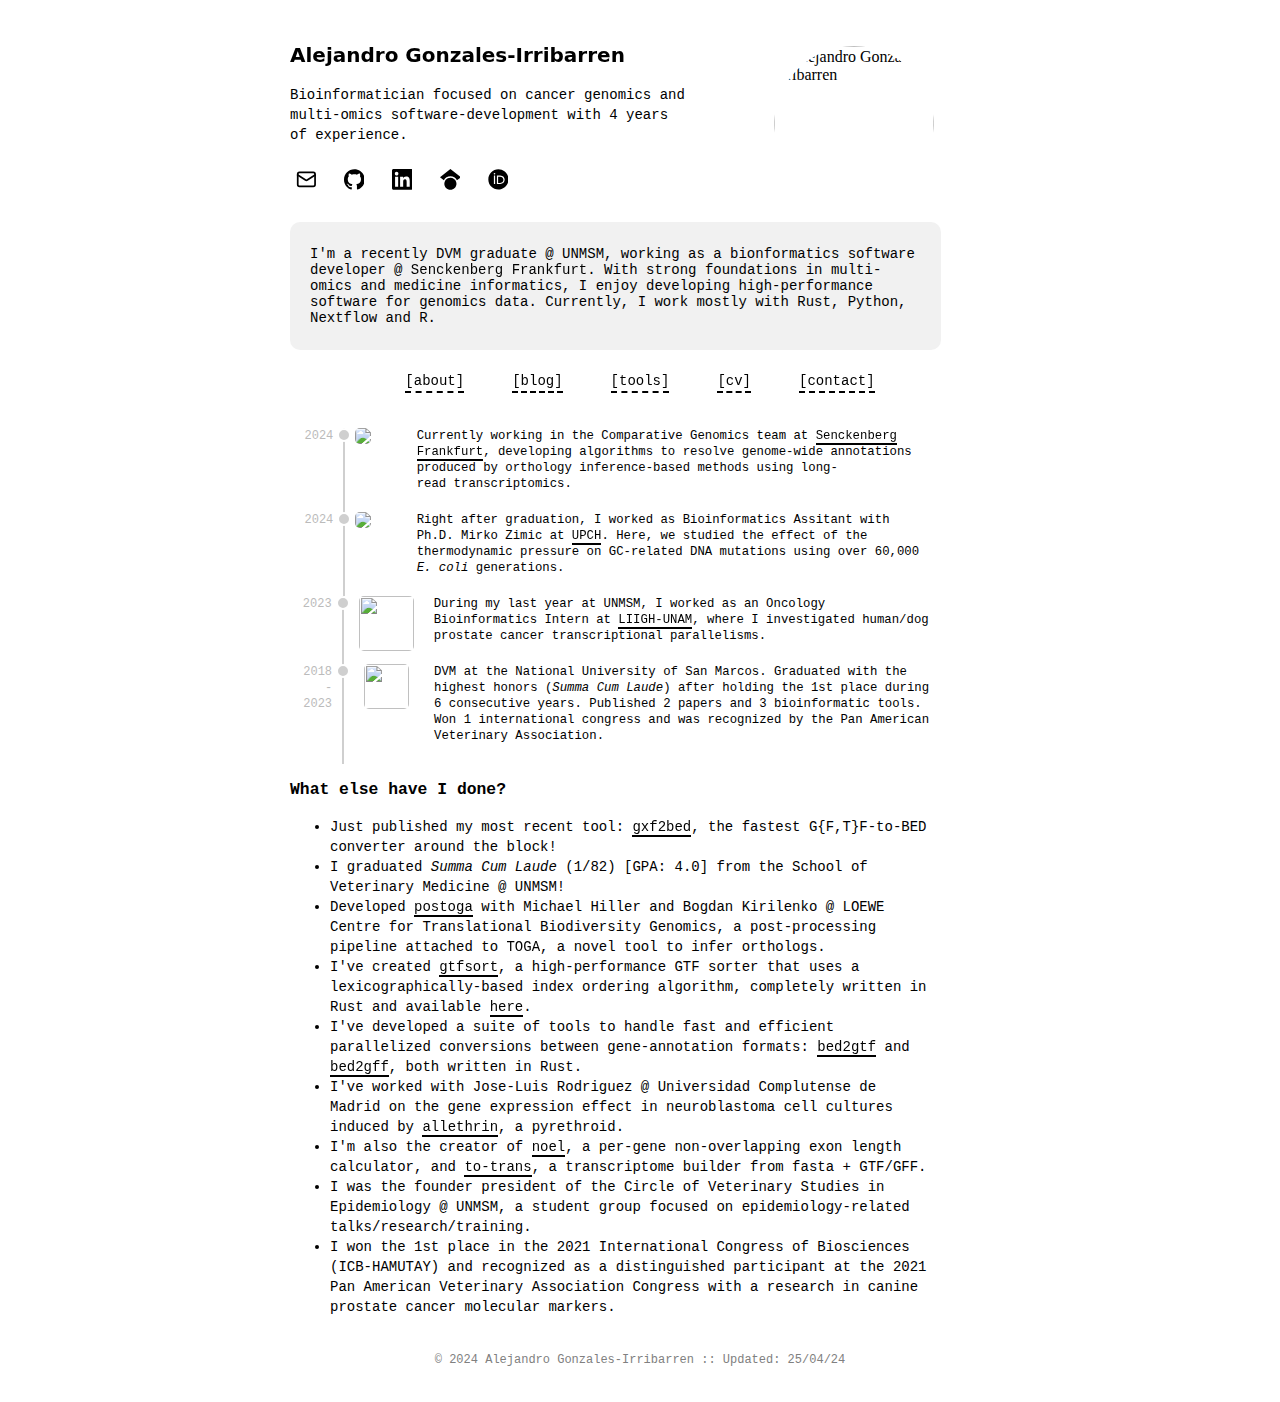
==== commit f17659f9: "feat: refactoring + timeline; 25/04" ====
--- a/index.html
+++ b/index.html
@@ -30,35 +30,95 @@
                 </div>          
             </div>
             <span class="photo">
-                <img class="photo" alt="Alejandro Gonzales-Irribarren" src="./docs/IMG_5238.jpg">
+                <img class="photo" alt="Alejandro Gonzales-Irribarren" src="./docs/photo.jpeg">
             </span>
         </div>
 
         <div class = "box">
-            <p>I'm a recently DVM graduate @ UNMSM, working as a bionformatics intern @ <a href="https://liigh.unam.mx/">LIIGH-UNAM</a>. With strong foundations in multi-omics and medicine informatics, I enjoy developing high-performance software for genomics data. Currently, I work mostly with Rust, Python, Nextflow and R. </p>
+            <p>I'm a recently DVM graduate @ UNMSM, working as a bionformatics software developer @ <a href="https://tbg.senckenberg.de/">Senckenberg Frankfurt</a>. With strong foundations in multi-omics and medicine informatics, I enjoy developing high-performance software for genomics data. Currently, I work mostly with Rust, Python, Nextflow and R. </p>
         </div>
 
     <div class="mini-menu">
         <a style = "border-style: dashed;" href="https://alejandrogzi.github.io/pages/about.html">[about]</a>
+        <a style = "border-style: dashed;" href = "https://alejandrogzi.github.io/pages/blog.html">[blog]</a>
         <a style = "border-style: dashed;" href = "https://alejandrogzi.github.io/pages/tools.html">[tools]</a>
-        <a style = "border-style: dashed;" href = "https://alejandrogzi.github.io/pages/blog.html">[blog]</a>
         <a style = "border-style: dashed;" href = "/docs/cv.pdf">[cv]</a>
         <a style = "border-style: dashed;" href="mailto:alejandrxgzi@gmail.com">[contact]</a>
     </div>
 
+    <div id="history" class="small-text">
+        <div class="entry row">
+            <div class="timespan">
+            2024
+            </div>
+            <div class="ico">
+            <div class="entry-dot"></div>
+            <img src="docs/tbg.jpg" />
+            </div>
+            <div class="desc">
+            Currently working in the Comparative Genomics team at <a style = "border-style: solid;" 
+            href="https://tbg.senckenberg.de/">Senckenberg Frankfurt</a>, developing algorithms to 
+            resolve genome-wide annotations produced by orthology inference-based methods using 
+            long-read transcriptomics.
+
+            </div>
+        </div>
+
+        <div class="entry row">
+            <div class="timespan">
+            2024
+            </div>
+            <div class="ico">
+            <div class="entry-dot"></div>
+            <img src="docs/upch.jpg" />
+            </div>
+            <div class="desc">
+            Right after graduation, I worked as Bioinformatics Assitant with Ph.D. Mirko Zimic 
+            at <a style = "border-style: solid;" href="https://investigacion.cayetano.edu.pe/catalogo/biotecnologia-lbbm-gbi/">UPCH</a>. 
+            Here, we studied the effect of the thermodynamic pressure on GC-related DNA mutations 
+            using over 60,000 <i>E. coli</i> generations.
+            </div>
+          </div>
+
+        <div class="entry row">
+            <div class="timespan">
+            2023
+            </div>
+            <div class="ico">
+            <div class="entry-dot"></div>
+            <img style="width: 55px; margin-left: 15px;" src="docs/unam.svg" />
+            </div>
+            <div class="desc">
+            During my last year at UNMSM, I worked as an Oncology Bioinformatics Intern at 
+            <a style = "border-style: solid;" href="https://liigh.unam.mx/">LIIGH-UNAM</a>, where I 
+            investigated human/dog prostate cancer transcriptional parallelisms.
+            </div>
+          </div>
+
+          <div class="entry row">
+            <div class="timespan">
+              2018 - 2023
+            </div>
+            <div class="ico">
+              <div class="entry-dot"></div>
+              <img style="width: 45px; margin-left: 20px;" src="docs/UNMSM.svg" />
+            </div>
+            <div style="margin-left: 5px;" class="desc">
+              DVM at the National University of San Marcos. Graduated with the highest honors (<i>Summa Cum Laude</i>) 
+              after holding the 1st place during 6 consecutive years. Published 2 papers and 3 bioinformatic tools. 
+              Won 1 international congress and was recognized by the Pan American Veterinary Association.
+            </div>
+          </div>
+
+    </div>
+
     <div class="normal-text">
-        <h3>What am I doing?</h3>
-        <ul>
-            <li>Supervised by Daniela Robles-Espinoza @ Universidad Nacional Autónoma de México, I'm working on human/dog prostate cancer transcriptional parallelisms.</li>
-            <li>With Mirko Zimic @ UPCH, I am studying the effect of the thermodynamic pressure on GC-related DNA mutations using over 60,000 <i>E. coli</i> generations </li>
-            <li>I'm developing <a style = "border-style: solid;" href ="https://github.com/alejandrogzi/postoga">postoga</a> with Michael Hiller and Bogdan Kirilenko @ LOEWE Centre for Translational Biodiversity Genomics, a post-processing pipeline attached to <a href="https://github.com/hillerlab/TOGA">TOGA</a>, a novel tool to infer orthologs.</li>
-        </ul>
-
-        <h3>What have I done?</h3>
+        <h3>What else have I done?</h3>
         <ul>
             <li>Just published my most recent tool: <a style = "border-style: solid;" href="https://github.com/alejandrogzi/gxf2bed">gxf2bed</a>, the fastest G{F,T}F-to-BED converter around the block!</li>
-            <li>I graduated <i>Summa Cum Laude</i> (1/82) [GPA: 4.0] from the School of Veterinary Medicine @ UNMSM! Some pictures <a style = "border-style: solid;" href ="https://www.linkedin.com/feed/update/urn:li:activity:7143823419720028160/">here</a>. </li>
-            <li>I've created <a style = "border-style: solid;" href="https://github.com/alejandrogzi/gtfsort">gtfsort</a>, a high-performance GTF sorter that uses a lexicographically-based index ordering algorithm, completely written in Rust and available <a  href="https://www.biorxiv.org/content/10.1101/2023.10.21.563454v1">here</a>. </li>
+            <li>I graduated <i>Summa Cum Laude</i> (1/82) [GPA: 4.0] from the School of Veterinary Medicine @ UNMSM! </li>
+            <li>Developed <a style = "border-style: solid;" href ="https://github.com/alejandrogzi/postoga">postoga</a> with Michael Hiller and Bogdan Kirilenko @ LOEWE Centre for Translational Biodiversity Genomics, a post-processing pipeline attached to <a href="https://github.com/hillerlab/TOGA">TOGA</a>, a novel tool to infer orthologs.</li>
+            <li>I've created <a style = "border-style: solid;" href="https://github.com/alejandrogzi/gtfsort">gtfsort</a>, a high-performance GTF sorter that uses a lexicographically-based index ordering algorithm, completely written in Rust and available <a style = "border-style: solid;"  href="https://www.biorxiv.org/content/10.1101/2023.10.21.563454v1">here</a>. </li>
             <li>I've developed a suite of tools to handle fast and efficient parallelized conversions between gene-annotation formats: <a style = "border-style: solid;" href="https://github.com/alejandrogzi/bed2gtf">bed2gtf</a> and <a style = "border-style: solid;" href="https://github.com/alejandrogzi/bed2gff">bed2gff</a>, both written in Rust. </li>
             <li>I've worked with Jose-Luis Rodriguez @ Universidad Complutense de Madrid on the gene expression effect in neuroblastoma cell cultures induced by <a style = "border-style: solid;" href="https://journals.sagepub.com/doi/abs/10.1177/07482337221089585">allethrin</a>, a pyrethroid.  </li>
             <li>I'm also the creator of <a style = "border-style: solid;" href="https://github.com/alejandrogzi/noel">noel</a>, a per-gene non-overlapping exon length calculator, and <a style = "border-style: solid;" href="https://github.com/alejandrogzi/to-trans">to-trans</a>, a transcriptome builder from fasta + GTF/GFF.</li>
@@ -68,7 +128,7 @@
     </div>
 
     <div class="footer">
-        <p>© 2024 Alejandro Gonzales-Irribarren :: Updated: 20/2/24</p>
+        <p>© 2024 Alejandro Gonzales-Irribarren :: Updated: 25/04/24</p>
     </div>
     </body>
 </html>
--- a/code/style.css
+++ b/code/style.css
@@ -147,6 +147,7 @@
     text-justify: inter-word;
 }
 
+/* should fit at any page width */
 .mini-menu {
     align-items: center;
     justify-content: center;
@@ -156,7 +157,17 @@
     font-family: ui-monospace,SFMono-Regular,Menlo,Monaco,Consolas,Liberation Mono,Courier New,monospace;
     column-gap: 3rem;
     margin-top: 1%;
-    margin-bottom: 3%;
+    margin-bottom: 5%;
+}
+
+@media (max-width: 767px) {
+    .mini-menu {
+      column-gap: 1.5rem;
+      flex-wrap: wrap; /* Allow the menu items to wrap to the next line */
+      justify-content: center; /* Center the menu items horizontally */
+      margin-top: 5%;
+      margin-bottom: 10%;
+    }
 }
 
 .normal-text {
@@ -165,6 +176,15 @@
     color: hsl(var(--muted-foreground));
     font-size: .875rem;
     line-height: 1.25rem;
+    max-width: 40rem;
+}
+
+.small-text {
+    text-wrap: pretty;
+    font-family: ui-monospace,SFMono-Regular,Menlo,Monaco,Consolas,Liberation Mono,Courier New,monospace;
+    color: hsl(var(--muted-foreground));
+    font-size: .760rem;
+    line-height: 1rem;
     max-width: 40rem;
 }
 
@@ -221,4 +241,64 @@
     color: gray;
     align-items: center;
     justify-content: center;
+}
+
+/*  */
+
+.ico {
+    grid-column: span 1;
+    vertical-align: top;
+    border-left: 2px solid #cfcfcf;
+    position: relative;
+    object-fit: contain;
+}
+.ico img {
+    border-radius: 5px;
+    max-width: 60px;
+    max-height: 60px;
+    margin-left: 10px;
+    object-fit: contain;
+}
+
+.ico svg {
+    border-radius: 5px;
+    max-width: 60px;
+    max-height: 60px;
+    margin-left: 10px;
+    object-fit: contain;
+}
+
+.desc {
+    grid-column: span 10;
+    vertical-align: top;
+    font-size: .770rem;
+    padding-left: 20px;
+    padding-bottom: 20px;
+}
+
+.row {
+    display: grid;
+    grid-template-columns: repeat(12, 1fr);
+}
+
+.entry {
+}
+
+.entry-dot {
+    position: absolute;
+    top: 0px;
+    left: -8px;
+    width: 10px;
+    height: 10px;
+    border-radius: 7px;
+    background-color: #cfcfcf;
+    border: 2px solid white;
+}
+
+.timespan {
+    grid-column: span 1;
+    font-size: 12px;
+    text-align: right;
+    padding-right: 10px;
+    color: #bbb;
 }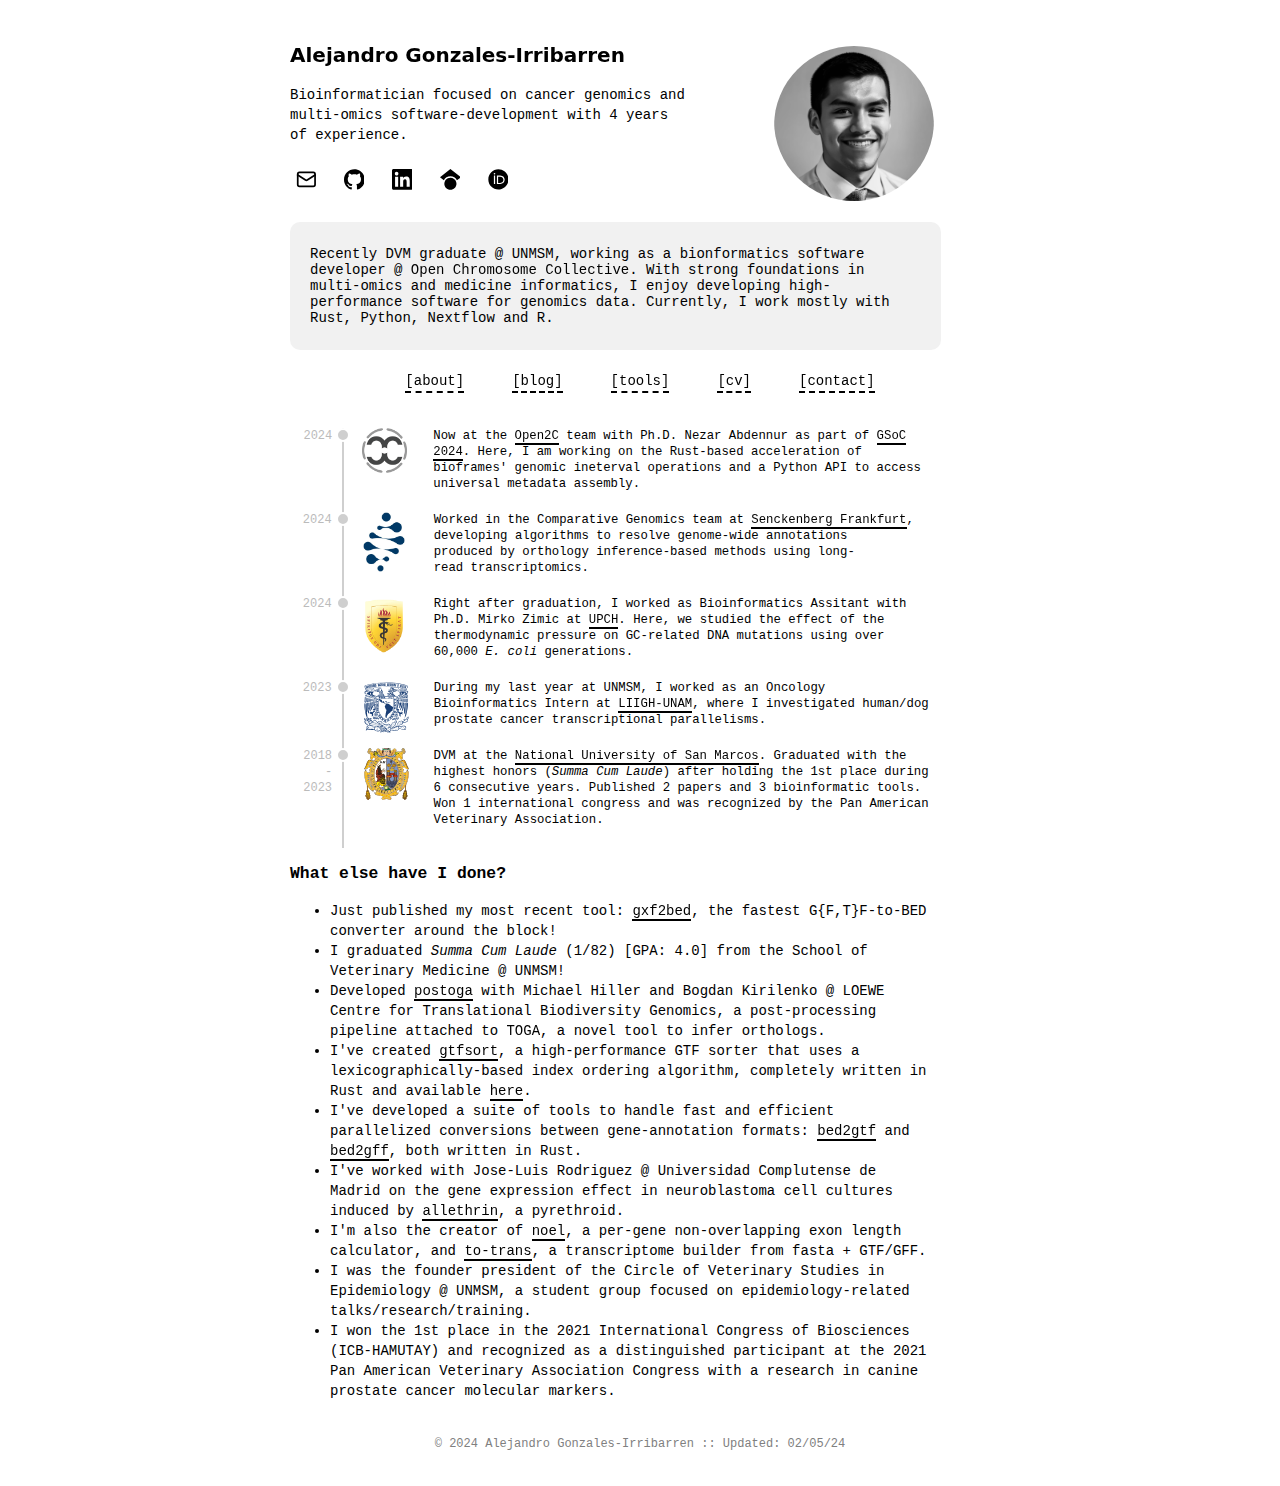
==== commit 78c8aea3: "feat: Open2C update" ====
--- a/index.html
+++ b/index.html
@@ -35,7 +35,7 @@
         </div>
 
         <div class = "box">
-            <p>I'm a recently DVM graduate @ UNMSM, working as a bionformatics software developer @ <a href="https://tbg.senckenberg.de/">Senckenberg Frankfurt</a>. With strong foundations in multi-omics and medicine informatics, I enjoy developing high-performance software for genomics data. Currently, I work mostly with Rust, Python, Nextflow and R. </p>
+            <p>Recently DVM graduate @ UNMSM, working as a bionformatics software developer @ <a href="https://github.com/open2c">Open Chromosome Collective</a>. With strong foundations in multi-omics and medicine informatics, I enjoy developing high-performance software for genomics data. Currently, I work mostly with Rust, Python, Nextflow and R. </p>
         </div>
 
     <div class="mini-menu">
@@ -53,10 +53,26 @@
             </div>
             <div class="ico">
             <div class="entry-dot"></div>
+            <img style = "width: 45px; margin-left: 18px;", src="docs/open2c.png" />
+            </div>
+            <div style="margin-left: 6px;" class="desc">
+                Now at the <a style = "border-style: solid;" href="https://github.com/open2c">Open2C</a>
+                team with Ph.D. Nezar Abdennur as part of <a style = "border-style: solid;" href="https://summerofcode.withgoogle.com/programs/2024/projects/fHBnxNYD">GSoC 2024</a>.
+                Here, I am working on the Rust-based acceleration of bioframes' genomic ineterval
+                operations and a Python API to access universal metadata assembly.
+            </div>
+        </div>
+
+        <div class="entry row">
+            <div class="timespan">
+            2024
+            </div>
+            <div class="ico">
+            <div class="entry-dot"></div>
             <img src="docs/tbg.jpg" />
             </div>
             <div class="desc">
-            Currently working in the Comparative Genomics team at <a style = "border-style: solid;" 
+            Worked in the Comparative Genomics team at <a style = "border-style: solid;" 
             href="https://tbg.senckenberg.de/">Senckenberg Frankfurt</a>, developing algorithms to 
             resolve genome-wide annotations produced by orthology inference-based methods using 
             long-read transcriptomics.
@@ -103,8 +119,8 @@
               <div class="entry-dot"></div>
               <img style="width: 45px; margin-left: 20px;" src="docs/UNMSM.svg" />
             </div>
-            <div style="margin-left: 5px;" class="desc">
-              DVM at the National University of San Marcos. Graduated with the highest honors (<i>Summa Cum Laude</i>) 
+            <div style="margin-left: 4.5px;" class="desc">
+              DVM at the <a style = "border-style: solid;" href="https://en.wikipedia.org/wiki/National_University_of_San_Marcos">National University of San Marcos</a>. Graduated with the highest honors (<i>Summa Cum Laude</i>) 
               after holding the 1st place during 6 consecutive years. Published 2 papers and 3 bioinformatic tools. 
               Won 1 international congress and was recognized by the Pan American Veterinary Association.
             </div>
@@ -128,7 +144,7 @@
     </div>
 
     <div class="footer">
-        <p>© 2024 Alejandro Gonzales-Irribarren :: Updated: 25/04/24</p>
+        <p>© 2024 Alejandro Gonzales-Irribarren :: Updated: 02/05/24</p>
     </div>
     </body>
 </html>
